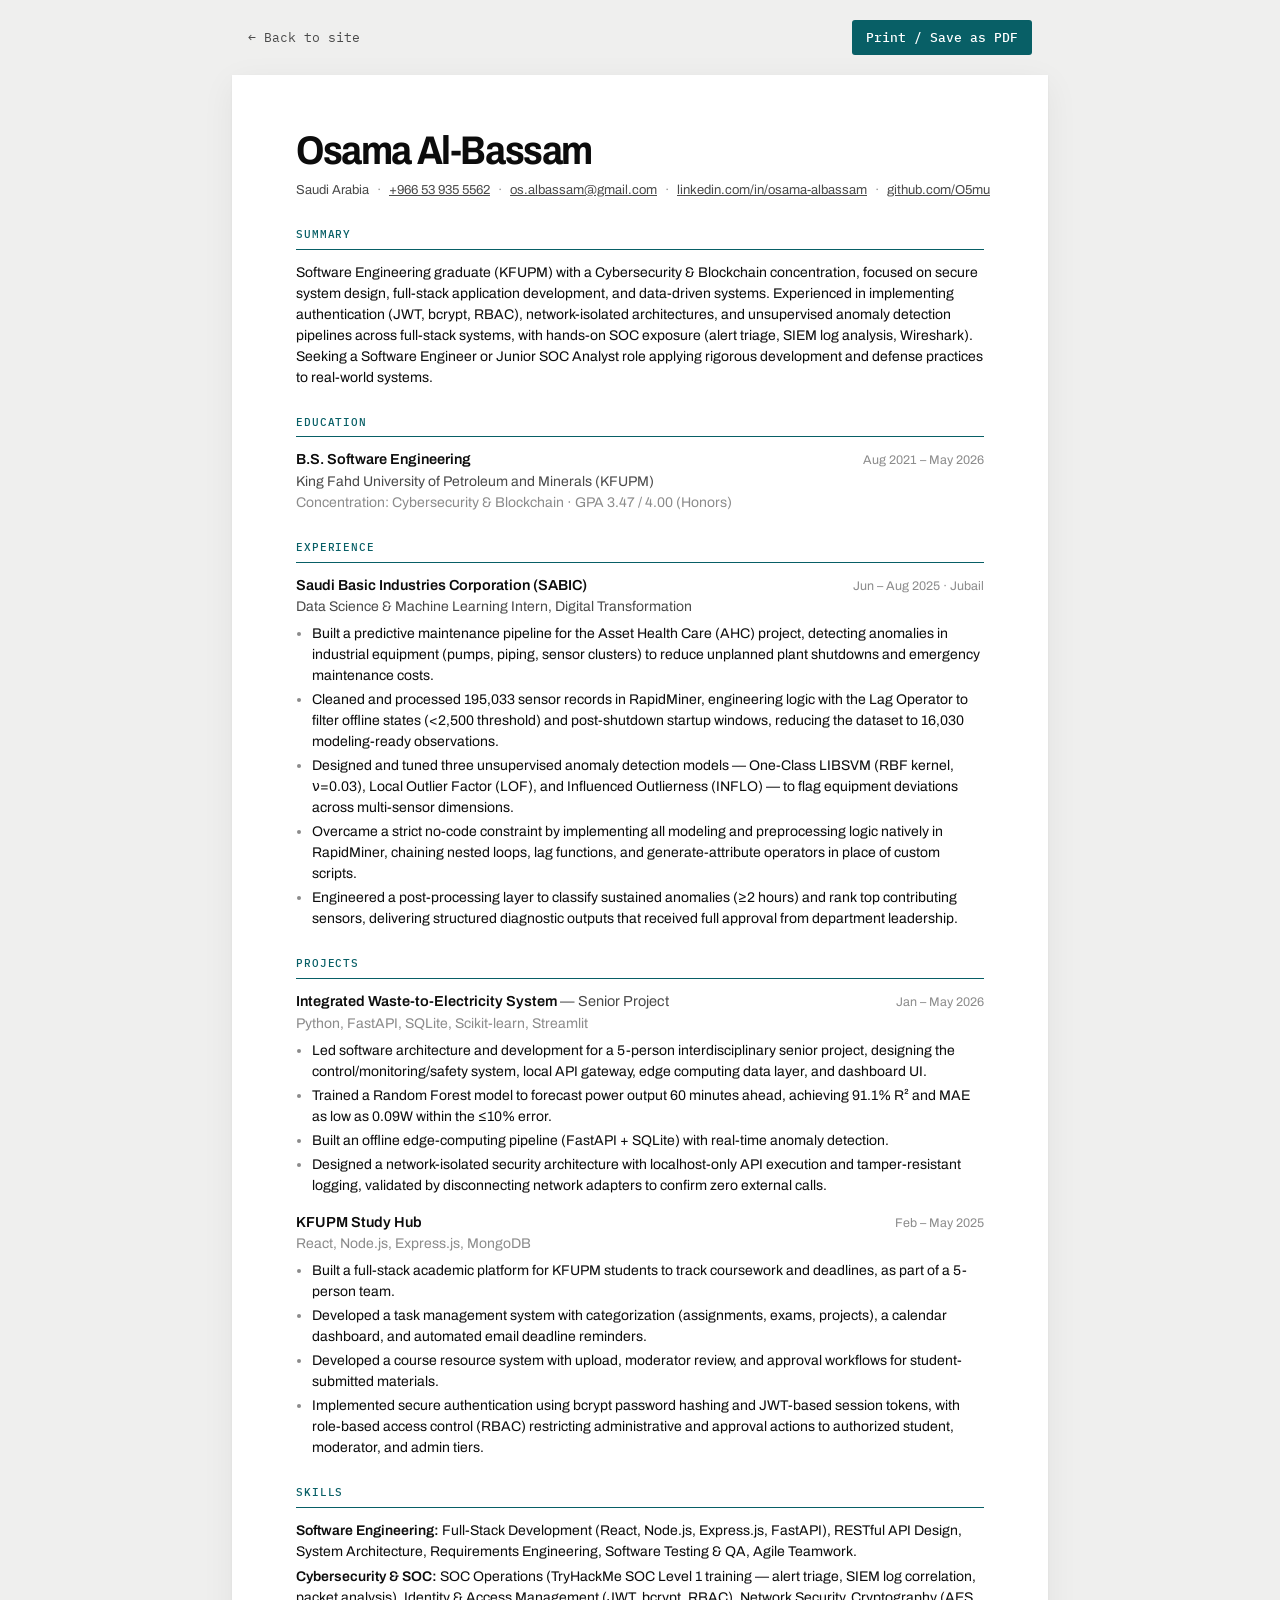
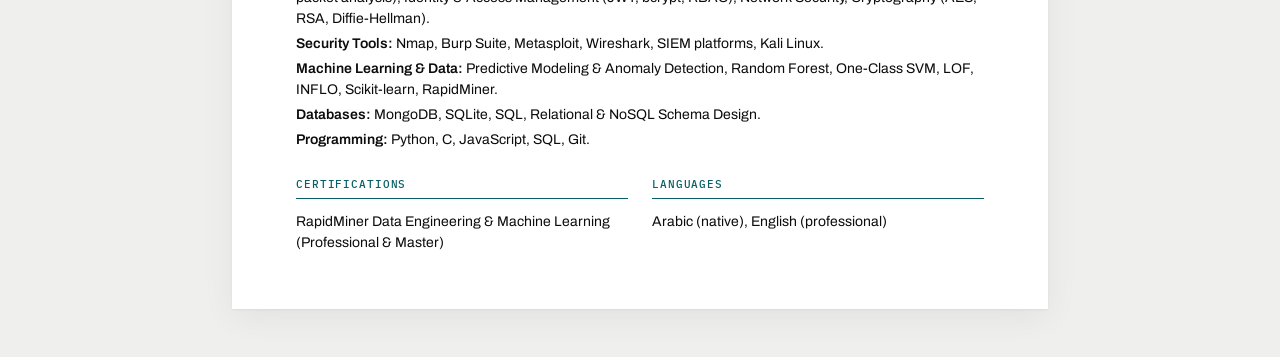
==== cv.html @ 22bf22b4 "Redesign portfolio: editorial layout, KFUPM teal, portrait, standalone résumé Replace the dark parti" ====
<!DOCTYPE html>
<html lang="en">
<head>
  <meta charset="UTF-8">
  <meta name="viewport" content="width=device-width, initial-scale=1.0">
  <title>Résumé — Osama Al-Bassam</title>
  <meta name="description" content="Résumé of Osama Al-Bassam, software engineer (KFUPM Honors).">
  <link rel="icon" href="data:image/svg+xml,%3Csvg xmlns='http://www.w3.org/2000/svg' viewBox='0 0 32 32'%3E%3Crect width='32' height='32' rx='6' fill='%23085f66'/%3E%3Ctext x='16' y='21.5' font-family='Arial,sans-serif' font-weight='700' font-size='14' fill='%23ffffff' text-anchor='middle'%3EOA%3C/text%3E%3C/svg%3E">
  <link rel="preconnect" href="https://fonts.googleapis.com">
  <link rel="preconnect" href="https://fonts.gstatic.com" crossorigin>
  <link href="https://fonts.googleapis.com/css2?family=Archivo:wdth,wght@62..125,400..800&family=IBM+Plex+Mono:wght@400;500&display=swap" rel="stylesheet">
  <style>
    :root { --paper: #efefee; --ink: #0c0c0c; --ink-2: #4a4a4a; --ink-3: #8b8b8b; --rule: #e2e2e0; --mark: #085f66; }
    * { box-sizing: border-box; }
    body { margin: 0; background: var(--paper); color: var(--ink); font-family: "Archivo", system-ui, sans-serif; font-size: 14px; line-height: 1.5; -webkit-font-smoothing: antialiased; }
    h1, h2, h3, p, ul { margin: 0; }
    a { color: inherit; }

    .bar { max-width: 816px; margin: 0 auto; padding: 20px 16px; display: flex; justify-content: space-between; align-items: center; font-family: "IBM Plex Mono", monospace; font-size: 12.5px; color: var(--ink-2); }
    .bar a { text-decoration: none; }
    .bar a:hover { color: var(--ink); }
    .bar button { font: inherit; font-weight: 500; padding: 8px 14px; border-radius: 3px; border: 0; background: var(--mark); color: #fff; cursor: pointer; }
    .bar button:hover { background: var(--ink); color: #fff; }

    .sheet { max-width: 816px; margin: 0 auto 48px; background: #fff; padding: 56px 64px; box-shadow: 0 1px 2px rgba(0,0,0,.06), 0 8px 32px rgba(0,0,0,.06); }
    header h1 { font-weight: 700; font-stretch: 88%; font-size: 40px; line-height: 1; letter-spacing: -0.035em; }
    header p { margin-top: 10px; color: var(--ink-2); font-size: 13px; }
    header p span { white-space: nowrap; }
    header p span + span::before { content: "·"; margin: 0 8px; color: var(--ink-3); }

    section { margin-top: 26px; }
    h2 { font-family: "IBM Plex Mono", monospace; font-weight: 500; font-size: 11px; letter-spacing: .08em; text-transform: uppercase; color: var(--mark); padding-bottom: 6px; border-bottom: 1.5px solid var(--mark); margin-bottom: 12px; }
    .item + .item { margin-top: 16px; }
    .row { display: flex; justify-content: space-between; gap: 16px; align-items: baseline; }
    .row h3 { font-size: 14.5px; font-weight: 600; }
    .row .when { font-size: 12.5px; color: var(--ink-3); white-space: nowrap; text-align: right; }
    .sub { color: var(--ink-2); }
    .sub em { font-style: normal; color: var(--ink-3); }
    ul { padding-left: 16px; margin-top: 6px; }
    li { margin-top: 3px; }
    li::marker { color: var(--ink-3); }
    .skills p + p { margin-top: 4px; }
    .skills b { font-weight: 600; }
    .two { display: grid; grid-template-columns: 1fr 1fr; gap: 24px; }

    @media (max-width: 640px) {
      .sheet { padding: 32px 20px; margin-bottom: 0; box-shadow: none; }
      .row { flex-direction: column; gap: 2px; }
      .row .when { text-align: left; }
      .two { grid-template-columns: 1fr; gap: 0; }
    }

    @media print {
      @page { size: letter; margin: 0.5in; }
      body { background: #fff; font-size: 10pt; }
      .bar { display: none; }
      .sheet { padding: 0; margin: 0; box-shadow: none; max-width: none; }
      header h1 { font-size: 26pt; }
      section { margin-top: 14pt; break-inside: avoid-page; }
      .item { break-inside: avoid; }
    }
  </style>
</head>
<body>
  <div class="bar">
    <a href="index.html">← Back to site</a>
    <button type="button" onclick="window.print()">Print / Save as PDF</button>
  </div>

  <main class="sheet">
    <header>
      <h1>Osama Al-Bassam</h1>
      <p>
        <span>Saudi Arabia</span><span><a href="tel:+966539355562">+966 53 935 5562</a></span><span><a href="mailto:os.albassam@gmail.com">os.albassam@gmail.com</a></span><span><a href="https://linkedin.com/in/osama-albassam">linkedin.com/in/osama-albassam</a></span><span><a href="https://github.com/O5mu">github.com/O5mu</a></span>
      </p>
    </header>

    <section>
      <h2>Summary</h2>
      <p>Software Engineering graduate (KFUPM) with a Cybersecurity &amp; Blockchain concentration, focused on secure system design, full-stack application development, and data-driven systems. Experienced in implementing authentication (JWT, bcrypt, RBAC), network-isolated architectures, and unsupervised anomaly detection pipelines across full-stack systems, with hands-on SOC exposure (alert triage, SIEM log analysis, Wireshark). Seeking a Software Engineer or Junior SOC Analyst role applying rigorous development and defense practices to real-world systems.</p>
    </section>

    <section>
      <h2>Education</h2>
      <div class="item">
        <div class="row"><h3>B.S. Software Engineering</h3><span class="when">Aug 2021 – May 2026</span></div>
        <p class="sub">King Fahd University of Petroleum and Minerals (KFUPM)</p>
        <p class="sub"><em>Concentration: Cybersecurity &amp; Blockchain · GPA 3.47 / 4.00 (Honors)</em></p>
      </div>
    </section>

    <section>
      <h2>Experience</h2>
      <div class="item">
        <div class="row"><h3>Saudi Basic Industries Corporation (SABIC)</h3><span class="when">Jun – Aug 2025 · Jubail</span></div>
        <p class="sub">Data Science &amp; Machine Learning Intern, Digital Transformation</p>
        <ul>
          <li>Built a predictive maintenance pipeline for the Asset Health Care (AHC) project, detecting anomalies in industrial equipment (pumps, piping, sensor clusters) to reduce unplanned plant shutdowns and emergency maintenance costs.</li>
          <li>Cleaned and processed 195,033 sensor records in RapidMiner, engineering logic with the Lag Operator to filter offline states (&lt;2,500 threshold) and post-shutdown startup windows, reducing the dataset to 16,030 modeling-ready observations.</li>
          <li>Designed and tuned three unsupervised anomaly detection models — One-Class LIBSVM (RBF kernel, ν=0.03), Local Outlier Factor (LOF), and Influenced Outlierness (INFLO) — to flag equipment deviations across multi-sensor dimensions.</li>
          <li>Overcame a strict no-code constraint by implementing all modeling and preprocessing logic natively in RapidMiner, chaining nested loops, lag functions, and generate-attribute operators in place of custom scripts.</li>
          <li>Engineered a post-processing layer to classify sustained anomalies (≥2 hours) and rank top contributing sensors, delivering structured diagnostic outputs that received full approval from department leadership.</li>
        </ul>
      </div>
    </section>

    <section>
      <h2>Projects</h2>
      <div class="item">
        <div class="row"><h3>Integrated Waste-to-Electricity System <span class="sub" style="font-weight:400">— Senior Project</span></h3><span class="when">Jan – May 2026</span></div>
        <p class="sub"><em>Python, FastAPI, SQLite, Scikit-learn, Streamlit</em></p>
        <ul>
          <li>Led software architecture and development for a 5-person interdisciplinary senior project, designing the control/monitoring/safety system, local API gateway, edge computing data layer, and dashboard UI.</li>
          <li>Trained a Random Forest model to forecast power output 60 minutes ahead, achieving 91.1% R² and MAE as low as 0.09W within the ≤10% error.</li>
          <li>Built an offline edge-computing pipeline (FastAPI + SQLite) with real-time anomaly detection.</li>
          <li>Designed a network-isolated security architecture with localhost-only API execution and tamper-resistant logging, validated by disconnecting network adapters to confirm zero external calls.</li>
        </ul>
      </div>
      <div class="item">
        <div class="row"><h3>KFUPM Study Hub</h3><span class="when">Feb – May 2025</span></div>
        <p class="sub"><em>React, Node.js, Express.js, MongoDB</em></p>
        <ul>
          <li>Built a full-stack academic platform for KFUPM students to track coursework and deadlines, as part of a 5-person team.</li>
          <li>Developed a task management system with categorization (assignments, exams, projects), a calendar dashboard, and automated email deadline reminders.</li>
          <li>Developed a course resource system with upload, moderator review, and approval workflows for student-submitted materials.</li>
          <li>Implemented secure authentication using bcrypt password hashing and JWT-based session tokens, with role-based access control (RBAC) restricting administrative and approval actions to authorized student, moderator, and admin tiers.</li>
        </ul>
      </div>
    </section>

    <section class="skills">
      <h2>Skills</h2>
      <p><b>Software Engineering:</b> Full-Stack Development (React, Node.js, Express.js, FastAPI), RESTful API Design, System Architecture, Requirements Engineering, Software Testing &amp; QA, Agile Teamwork.</p>
      <p><b>Cybersecurity &amp; SOC:</b> SOC Operations (TryHackMe SOC Level 1 training — alert triage, SIEM log correlation, packet analysis), Identity &amp; Access Management (JWT, bcrypt, RBAC), Network Security, Cryptography (AES, RSA, Diffie-Hellman).</p>
      <p><b>Security Tools:</b> Nmap, Burp Suite, Metasploit, Wireshark, SIEM platforms, Kali Linux.</p>
      <p><b>Machine Learning &amp; Data:</b> Predictive Modeling &amp; Anomaly Detection, Random Forest, One-Class SVM, LOF, INFLO, Scikit-learn, RapidMiner.</p>
      <p><b>Databases:</b> MongoDB, SQLite, SQL, Relational &amp; NoSQL Schema Design.</p>
      <p><b>Programming:</b> Python, C, JavaScript, SQL, Git.</p>
    </section>

    <section class="two">
      <div>
        <h2>Certifications</h2>
        <p>RapidMiner Data Engineering &amp; Machine Learning (Professional &amp; Master)</p>
      </div>
      <div>
        <h2>Languages</h2>
        <p>Arabic (native), English (professional)</p>
      </div>
    </section>
  </main>
</body>
</html>
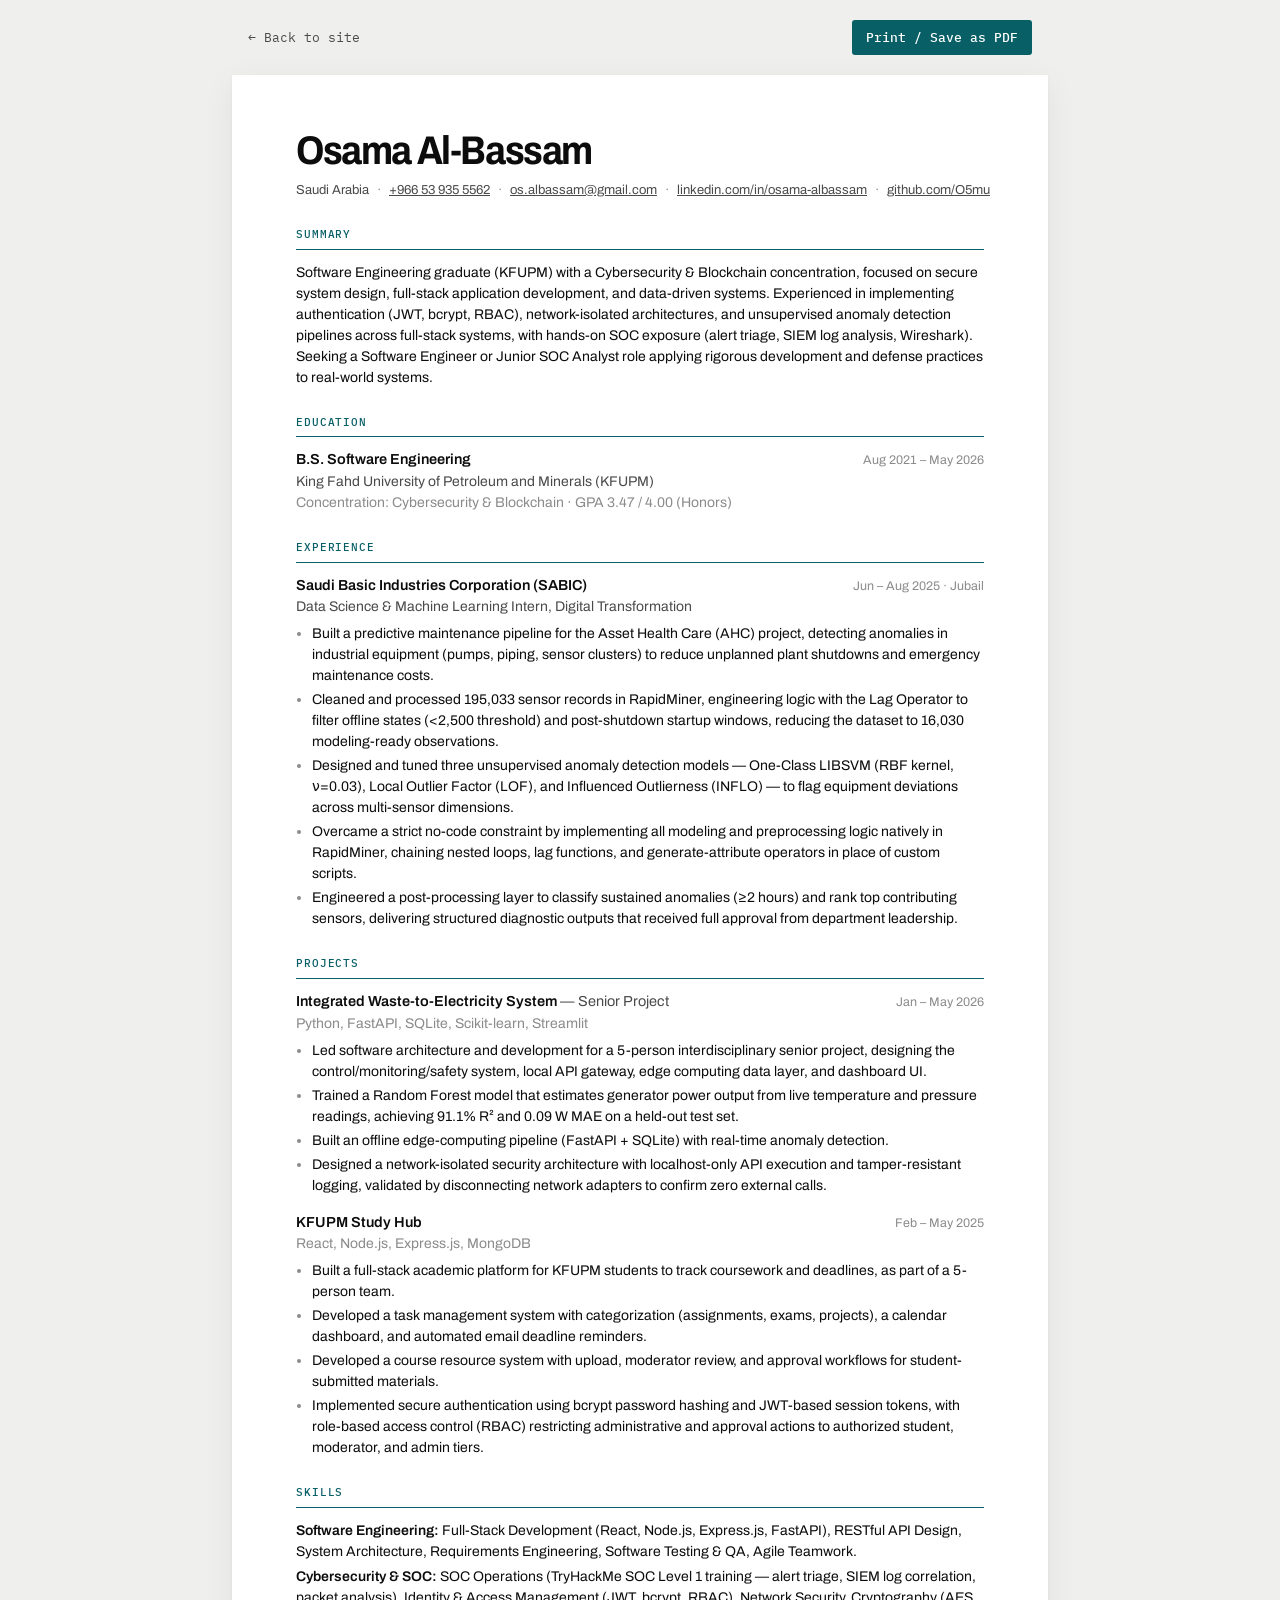
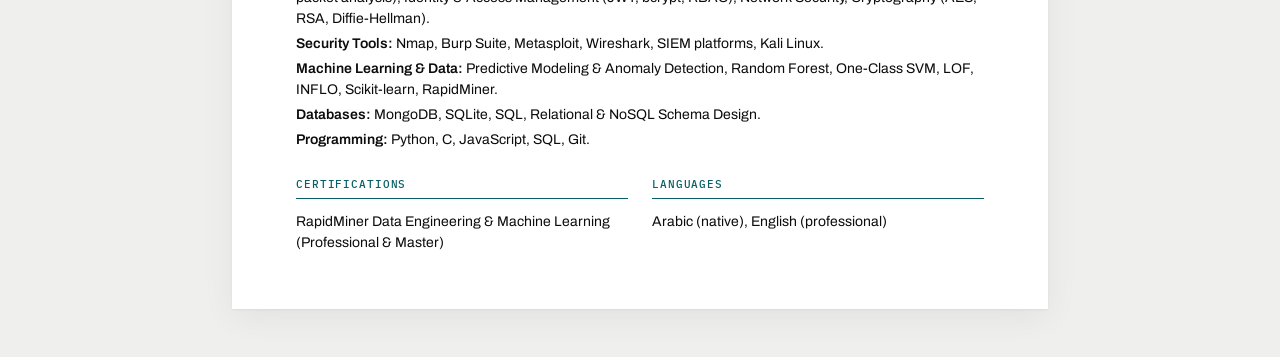
==== commit c47c8d1b: "Describe capstone model as a power-output estimate, matching the code" ====
--- a/cv.html
+++ b/cv.html
@@ -111,7 +111,7 @@
         <p class="sub"><em>Python, FastAPI, SQLite, Scikit-learn, Streamlit</em></p>
         <ul>
           <li>Led software architecture and development for a 5-person interdisciplinary senior project, designing the control/monitoring/safety system, local API gateway, edge computing data layer, and dashboard UI.</li>
-          <li>Trained a Random Forest model to forecast power output 60 minutes ahead, achieving 91.1% R² and MAE as low as 0.09W within the ≤10% error.</li>
+          <li>Trained a Random Forest model that estimates generator power output from live temperature and pressure readings, achieving 91.1% R² and 0.09 W MAE on a held-out test set.</li>
           <li>Built an offline edge-computing pipeline (FastAPI + SQLite) with real-time anomaly detection.</li>
           <li>Designed a network-isolated security architecture with localhost-only API execution and tamper-resistant logging, validated by disconnecting network adapters to confirm zero external calls.</li>
         </ul>
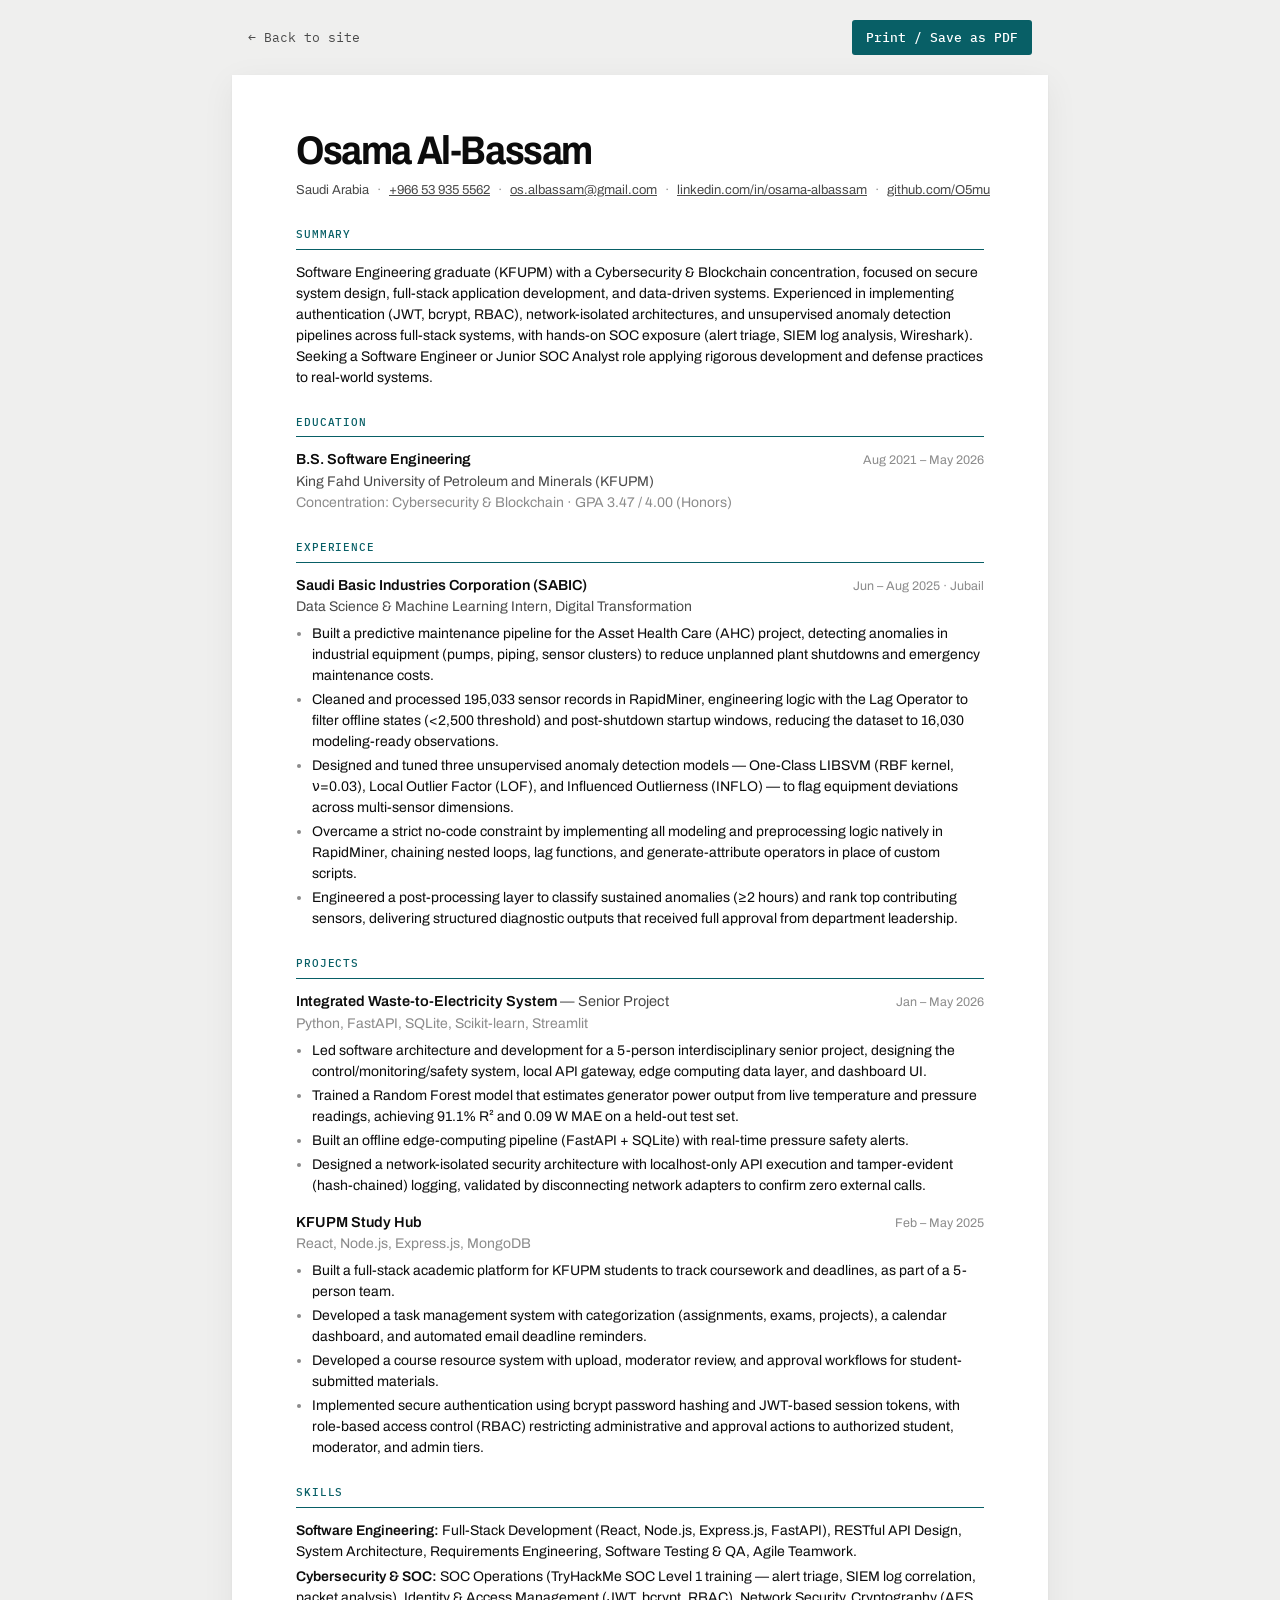
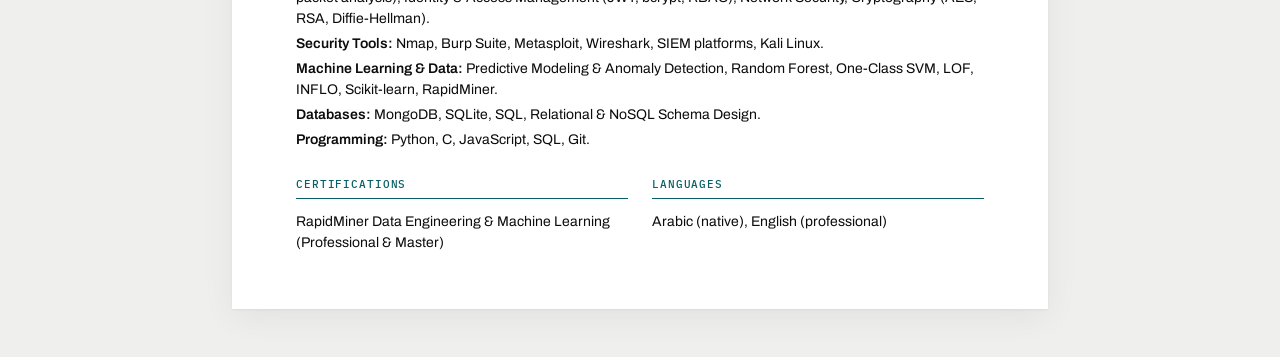
==== commit 9d3450eb: "Capstone: describe safety alerts and hash-chained log accurately" ====
--- a/cv.html
+++ b/cv.html
@@ -112,8 +112,8 @@
         <ul>
           <li>Led software architecture and development for a 5-person interdisciplinary senior project, designing the control/monitoring/safety system, local API gateway, edge computing data layer, and dashboard UI.</li>
           <li>Trained a Random Forest model that estimates generator power output from live temperature and pressure readings, achieving 91.1% R² and 0.09 W MAE on a held-out test set.</li>
-          <li>Built an offline edge-computing pipeline (FastAPI + SQLite) with real-time anomaly detection.</li>
-          <li>Designed a network-isolated security architecture with localhost-only API execution and tamper-resistant logging, validated by disconnecting network adapters to confirm zero external calls.</li>
+          <li>Built an offline edge-computing pipeline (FastAPI + SQLite) with real-time pressure safety alerts.</li>
+          <li>Designed a network-isolated security architecture with localhost-only API execution and tamper-evident (hash-chained) logging, validated by disconnecting network adapters to confirm zero external calls.</li>
         </ul>
       </div>
       <div class="item">
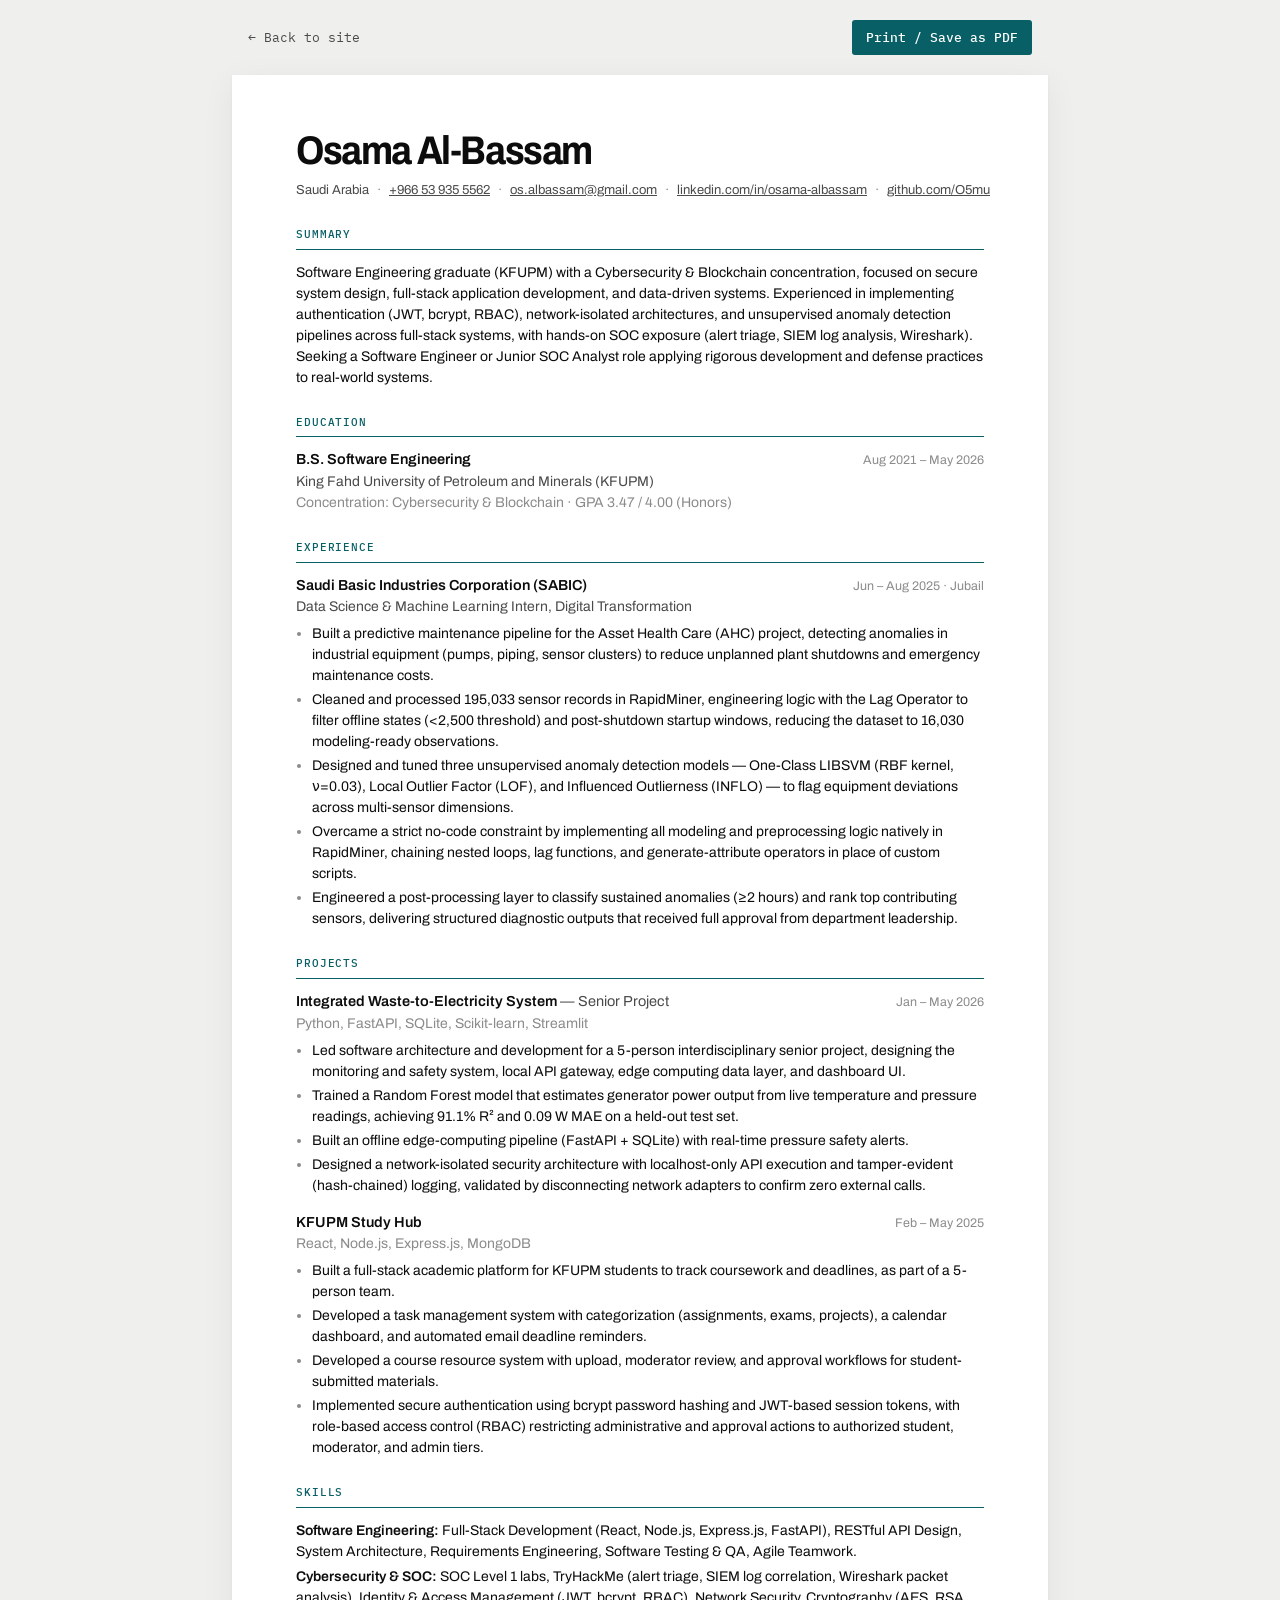
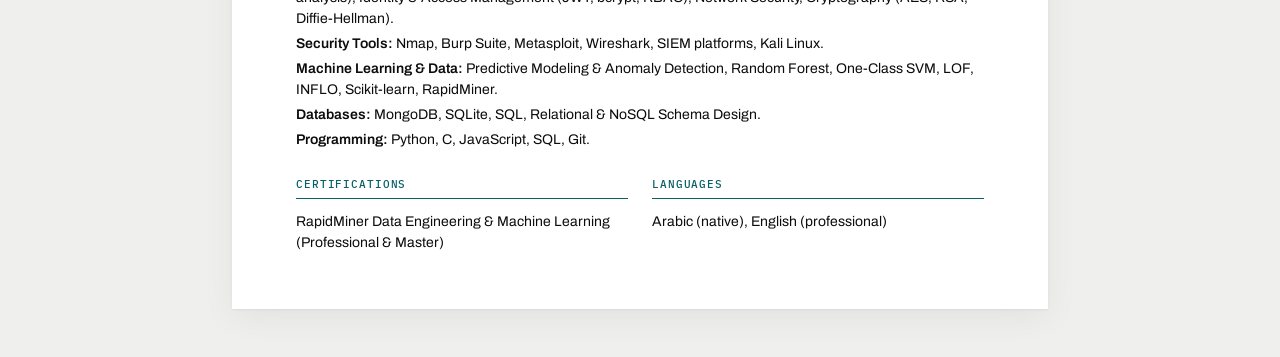
==== commit 7aedb8a9: "Credit Arduino to electrical teammate; name TryHackMe SOC labs explicitly" ====
--- a/cv.html
+++ b/cv.html
@@ -110,7 +110,7 @@
         <div class="row"><h3>Integrated Waste-to-Electricity System <span class="sub" style="font-weight:400">— Senior Project</span></h3><span class="when">Jan – May 2026</span></div>
         <p class="sub"><em>Python, FastAPI, SQLite, Scikit-learn, Streamlit</em></p>
         <ul>
-          <li>Led software architecture and development for a 5-person interdisciplinary senior project, designing the control/monitoring/safety system, local API gateway, edge computing data layer, and dashboard UI.</li>
+          <li>Led software architecture and development for a 5-person interdisciplinary senior project, designing the monitoring and safety system, local API gateway, edge computing data layer, and dashboard UI.</li>
           <li>Trained a Random Forest model that estimates generator power output from live temperature and pressure readings, achieving 91.1% R² and 0.09 W MAE on a held-out test set.</li>
           <li>Built an offline edge-computing pipeline (FastAPI + SQLite) with real-time pressure safety alerts.</li>
           <li>Designed a network-isolated security architecture with localhost-only API execution and tamper-evident (hash-chained) logging, validated by disconnecting network adapters to confirm zero external calls.</li>
@@ -131,7 +131,7 @@
     <section class="skills">
       <h2>Skills</h2>
       <p><b>Software Engineering:</b> Full-Stack Development (React, Node.js, Express.js, FastAPI), RESTful API Design, System Architecture, Requirements Engineering, Software Testing &amp; QA, Agile Teamwork.</p>
-      <p><b>Cybersecurity &amp; SOC:</b> SOC Operations (TryHackMe SOC Level 1 training — alert triage, SIEM log correlation, packet analysis), Identity &amp; Access Management (JWT, bcrypt, RBAC), Network Security, Cryptography (AES, RSA, Diffie-Hellman).</p>
+      <p><b>Cybersecurity &amp; SOC:</b> SOC Level 1 labs, TryHackMe (alert triage, SIEM log correlation, Wireshark packet analysis), Identity &amp; Access Management (JWT, bcrypt, RBAC), Network Security, Cryptography (AES, RSA, Diffie-Hellman).</p>
       <p><b>Security Tools:</b> Nmap, Burp Suite, Metasploit, Wireshark, SIEM platforms, Kali Linux.</p>
       <p><b>Machine Learning &amp; Data:</b> Predictive Modeling &amp; Anomaly Detection, Random Forest, One-Class SVM, LOF, INFLO, Scikit-learn, RapidMiner.</p>
       <p><b>Databases:</b> MongoDB, SQLite, SQL, Relational &amp; NoSQL Schema Design.</p>
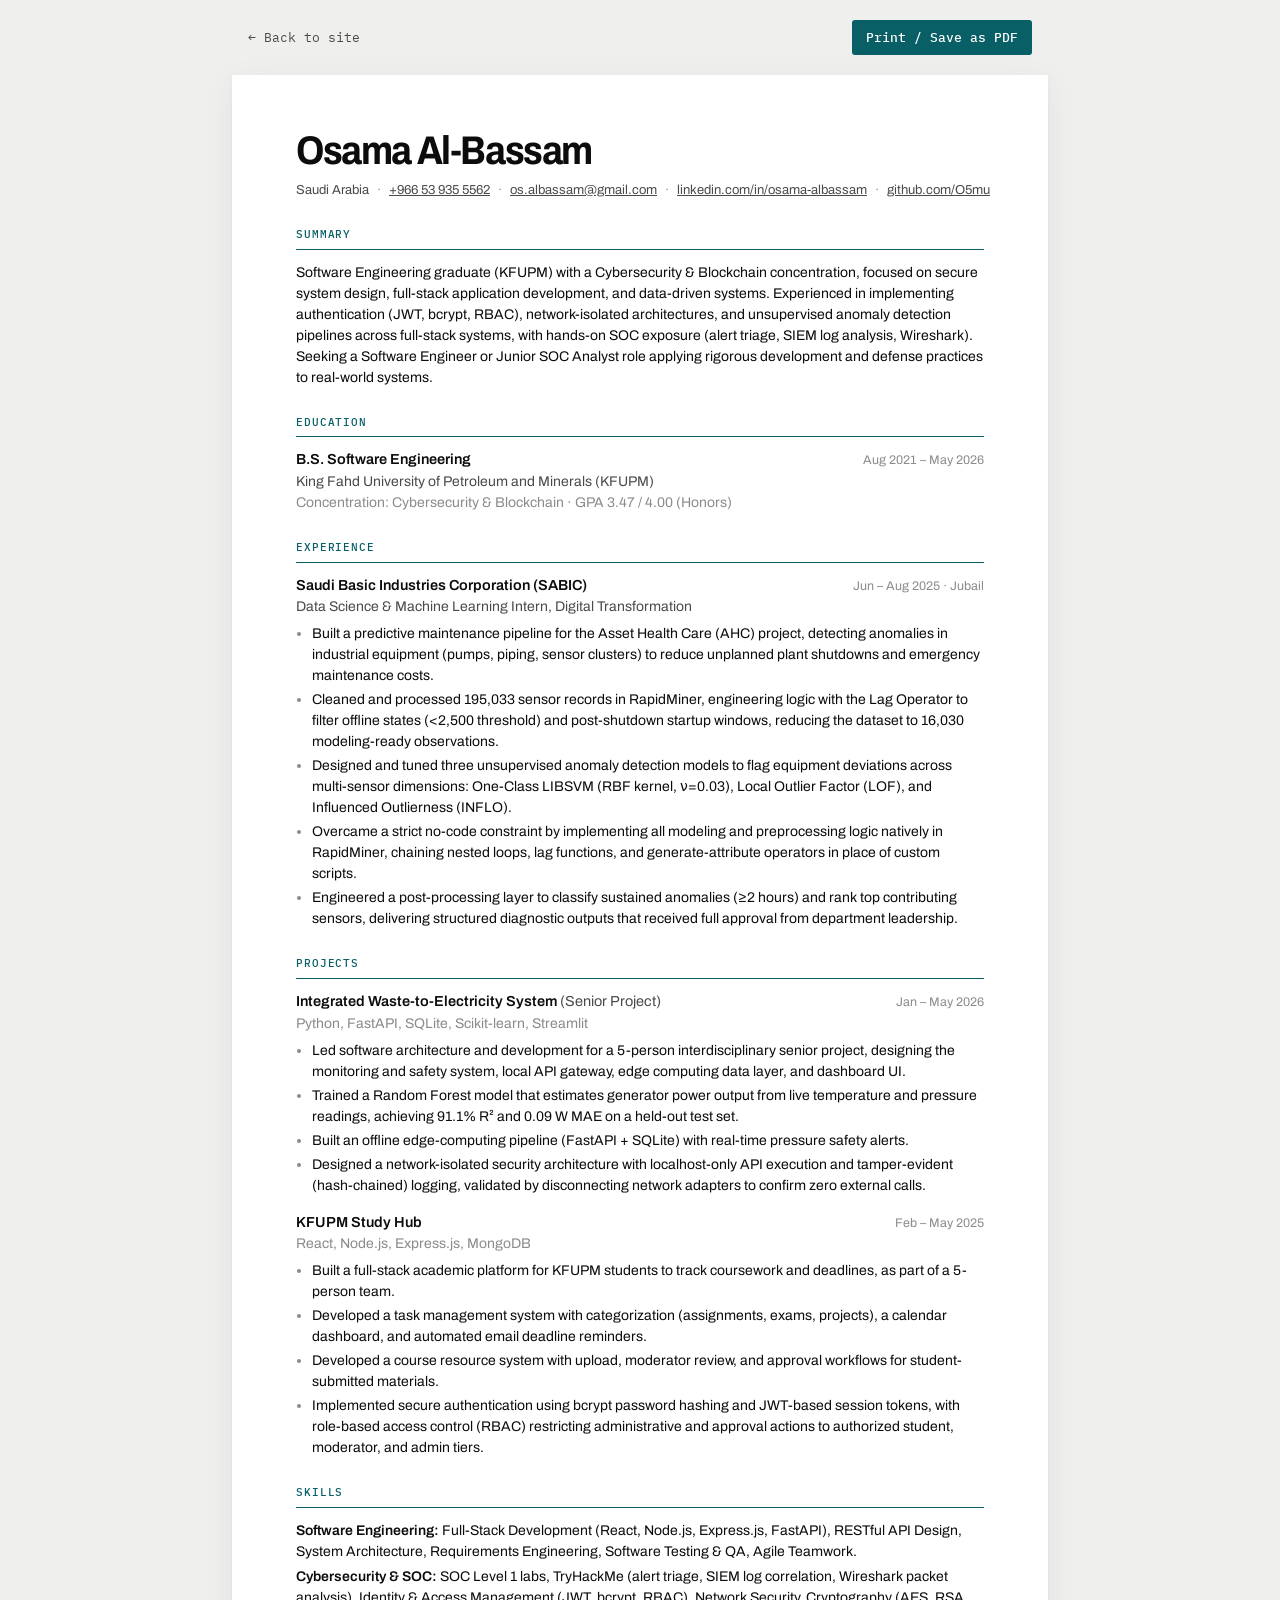
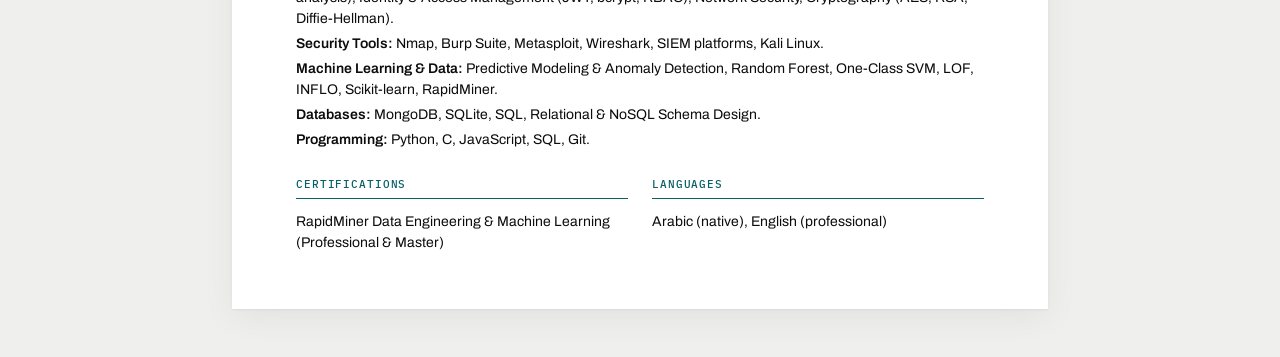
==== commit 67b3ae22: "Remove em dashes from site and README" ====
--- a/cv.html
+++ b/cv.html
@@ -3,7 +3,7 @@
 <head>
   <meta charset="UTF-8">
   <meta name="viewport" content="width=device-width, initial-scale=1.0">
-  <title>Résumé — Osama Al-Bassam</title>
+  <title>Résumé · Osama Al-Bassam</title>
   <meta name="description" content="Résumé of Osama Al-Bassam, software engineer (KFUPM Honors).">
   <link rel="icon" href="data:image/svg+xml,%3Csvg xmlns='http://www.w3.org/2000/svg' viewBox='0 0 32 32'%3E%3Crect width='32' height='32' rx='6' fill='%23085f66'/%3E%3Ctext x='16' y='21.5' font-family='Arial,sans-serif' font-weight='700' font-size='14' fill='%23ffffff' text-anchor='middle'%3EOA%3C/text%3E%3C/svg%3E">
   <link rel="preconnect" href="https://fonts.googleapis.com">
@@ -97,7 +97,7 @@
         <ul>
           <li>Built a predictive maintenance pipeline for the Asset Health Care (AHC) project, detecting anomalies in industrial equipment (pumps, piping, sensor clusters) to reduce unplanned plant shutdowns and emergency maintenance costs.</li>
           <li>Cleaned and processed 195,033 sensor records in RapidMiner, engineering logic with the Lag Operator to filter offline states (&lt;2,500 threshold) and post-shutdown startup windows, reducing the dataset to 16,030 modeling-ready observations.</li>
-          <li>Designed and tuned three unsupervised anomaly detection models — One-Class LIBSVM (RBF kernel, ν=0.03), Local Outlier Factor (LOF), and Influenced Outlierness (INFLO) — to flag equipment deviations across multi-sensor dimensions.</li>
+          <li>Designed and tuned three unsupervised anomaly detection models to flag equipment deviations across multi-sensor dimensions: One-Class LIBSVM (RBF kernel, ν=0.03), Local Outlier Factor (LOF), and Influenced Outlierness (INFLO).</li>
           <li>Overcame a strict no-code constraint by implementing all modeling and preprocessing logic natively in RapidMiner, chaining nested loops, lag functions, and generate-attribute operators in place of custom scripts.</li>
           <li>Engineered a post-processing layer to classify sustained anomalies (≥2 hours) and rank top contributing sensors, delivering structured diagnostic outputs that received full approval from department leadership.</li>
         </ul>
@@ -107,7 +107,7 @@
     <section>
       <h2>Projects</h2>
       <div class="item">
-        <div class="row"><h3>Integrated Waste-to-Electricity System <span class="sub" style="font-weight:400">— Senior Project</span></h3><span class="when">Jan – May 2026</span></div>
+        <div class="row"><h3>Integrated Waste-to-Electricity System <span class="sub" style="font-weight:400">(Senior Project)</span></h3><span class="when">Jan – May 2026</span></div>
         <p class="sub"><em>Python, FastAPI, SQLite, Scikit-learn, Streamlit</em></p>
         <ul>
           <li>Led software architecture and development for a 5-person interdisciplinary senior project, designing the monitoring and safety system, local API gateway, edge computing data layer, and dashboard UI.</li>
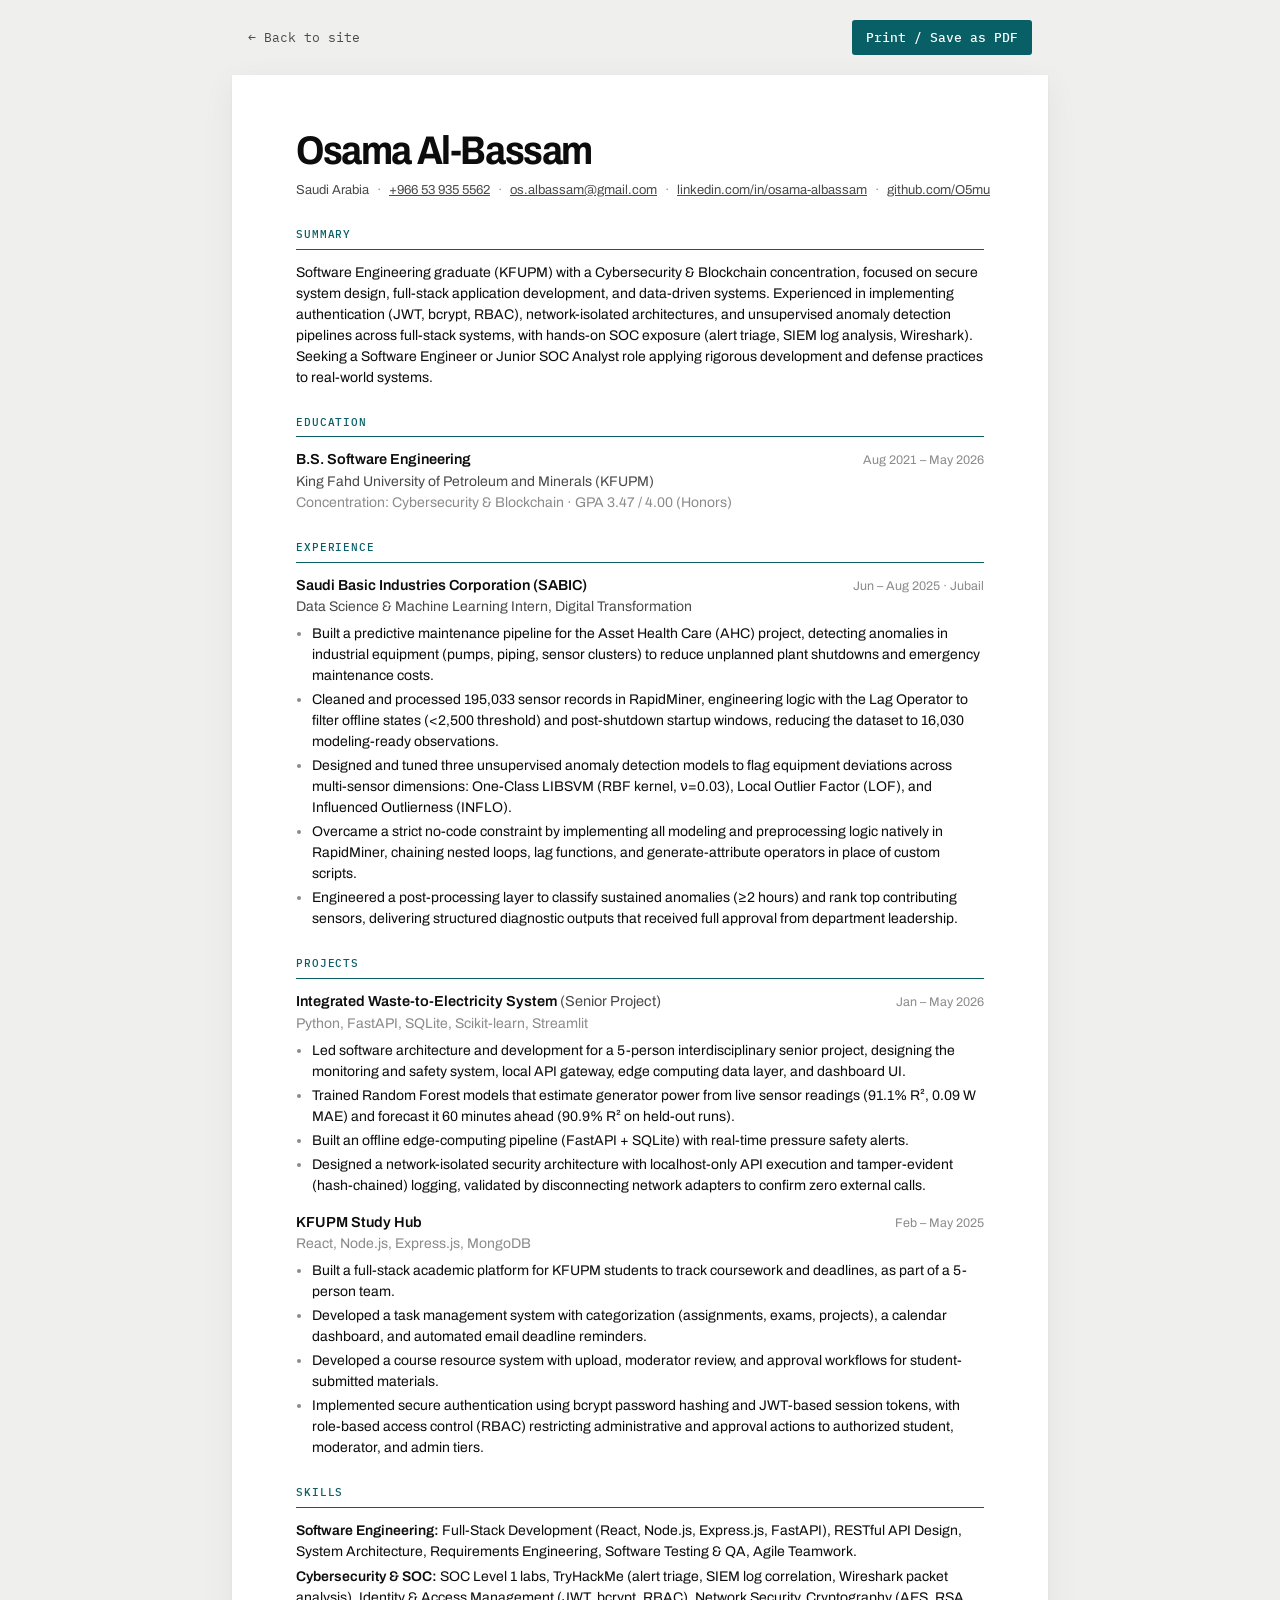
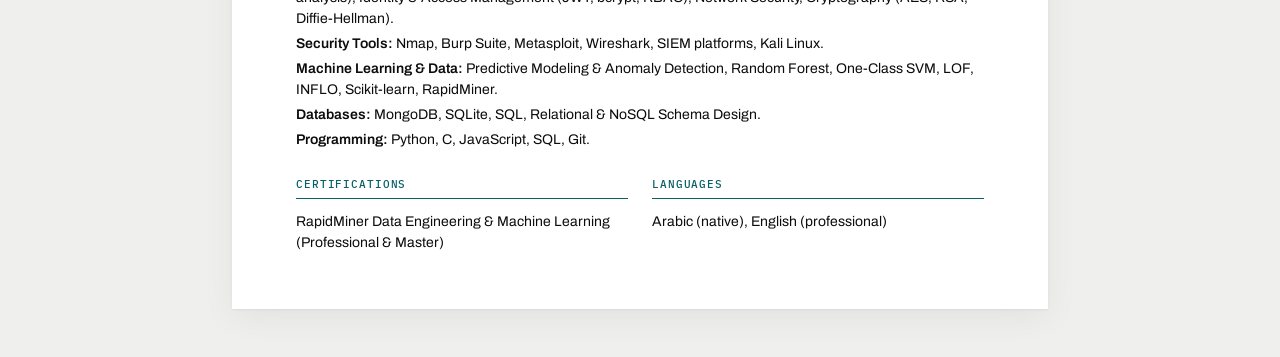
==== commit 69b66637: "Add the 60-minute power forecast to the capstone project" ====
--- a/cv.html
+++ b/cv.html
@@ -111,7 +111,7 @@
         <p class="sub"><em>Python, FastAPI, SQLite, Scikit-learn, Streamlit</em></p>
         <ul>
           <li>Led software architecture and development for a 5-person interdisciplinary senior project, designing the monitoring and safety system, local API gateway, edge computing data layer, and dashboard UI.</li>
-          <li>Trained a Random Forest model that estimates generator power output from live temperature and pressure readings, achieving 91.1% R² and 0.09 W MAE on a held-out test set.</li>
+          <li>Trained Random Forest models that estimate generator power from live sensor readings (91.1% R², 0.09 W MAE) and forecast it 60 minutes ahead (90.9% R² on held-out runs).</li>
           <li>Built an offline edge-computing pipeline (FastAPI + SQLite) with real-time pressure safety alerts.</li>
           <li>Designed a network-isolated security architecture with localhost-only API execution and tamper-evident (hash-chained) logging, validated by disconnecting network adapters to confirm zero external calls.</li>
         </ul>
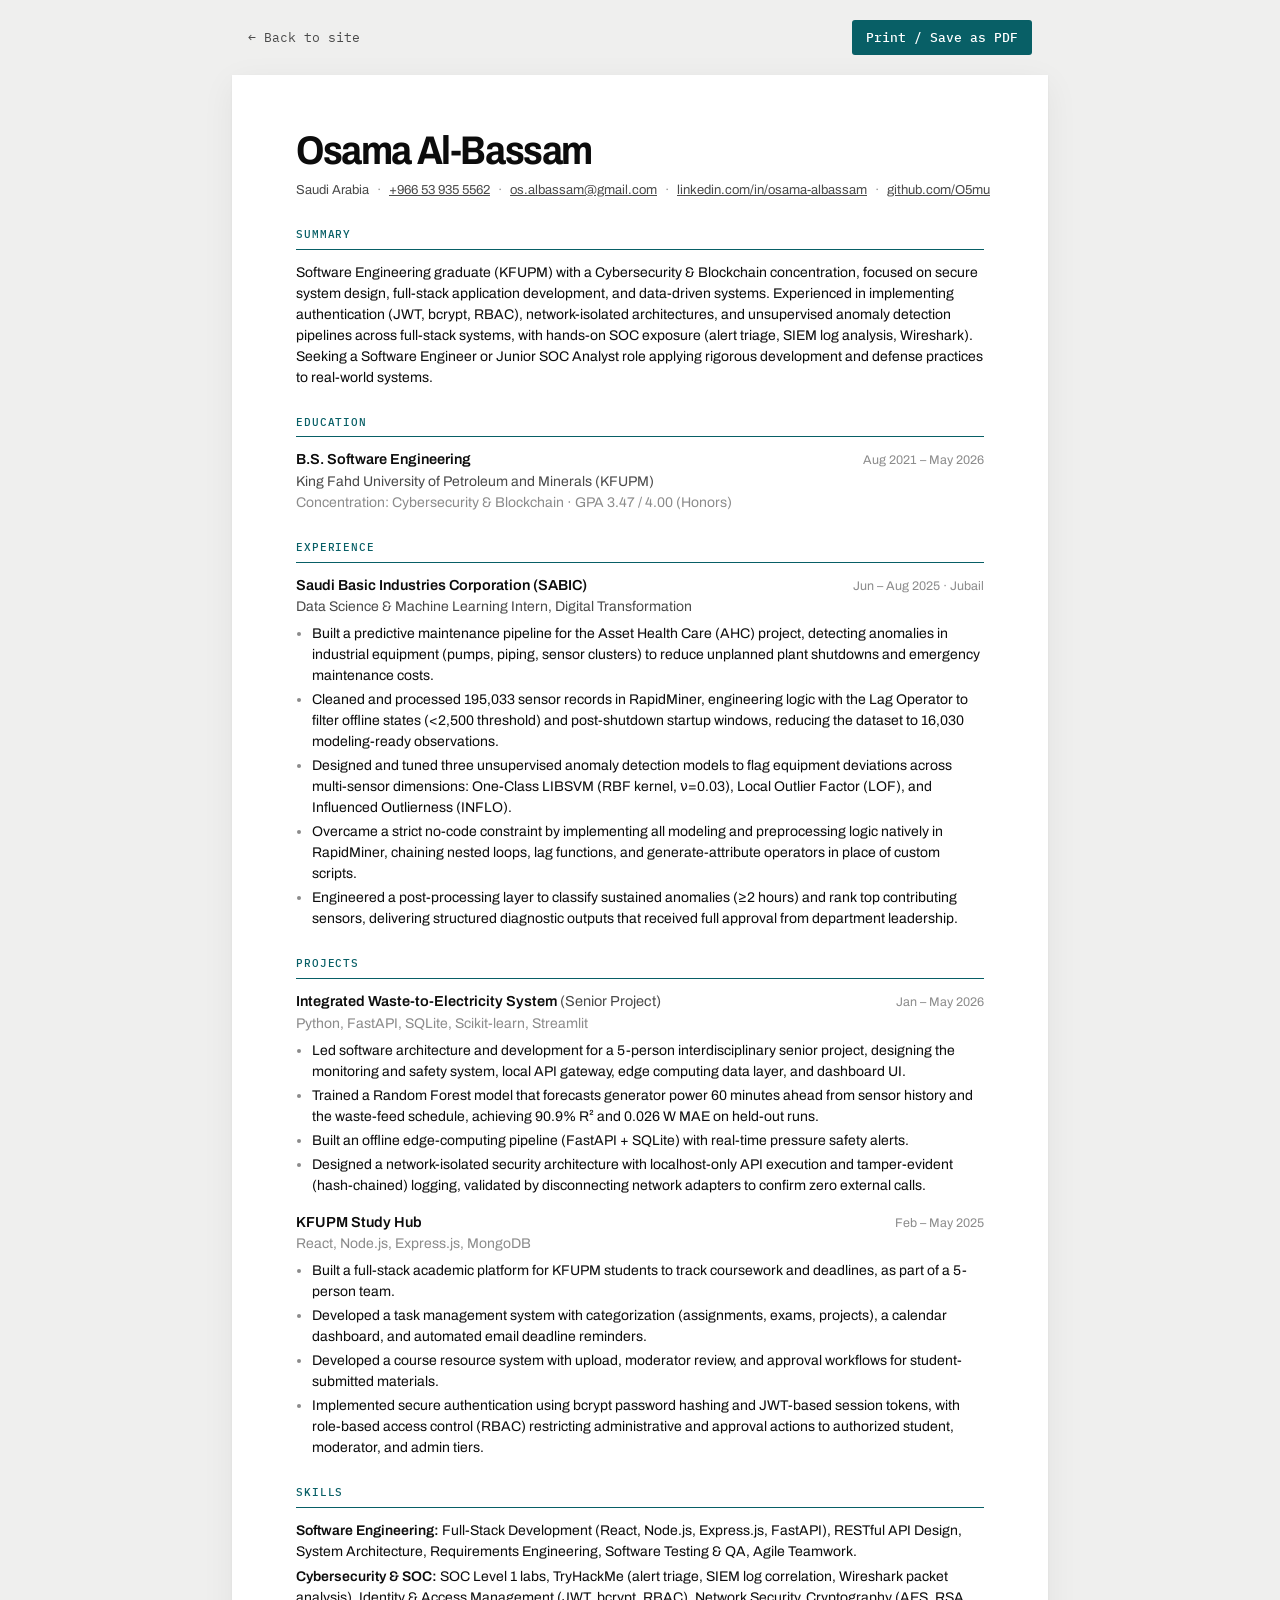
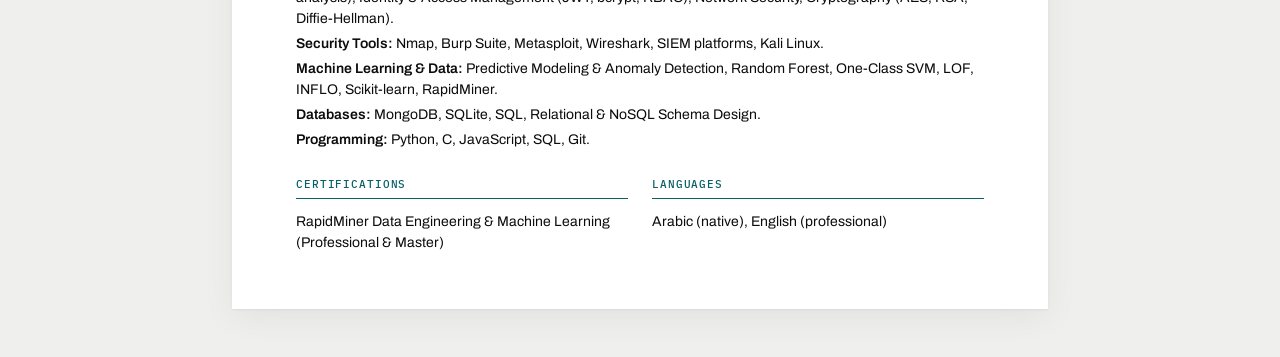
==== commit 3f7c80bf: "Drop the power-estimate figure; lead with the 60-minute forecast" ====
--- a/cv.html
+++ b/cv.html
@@ -111,7 +111,7 @@
         <p class="sub"><em>Python, FastAPI, SQLite, Scikit-learn, Streamlit</em></p>
         <ul>
           <li>Led software architecture and development for a 5-person interdisciplinary senior project, designing the monitoring and safety system, local API gateway, edge computing data layer, and dashboard UI.</li>
-          <li>Trained Random Forest models that estimate generator power from live sensor readings (91.1% R², 0.09 W MAE) and forecast it 60 minutes ahead (90.9% R² on held-out runs).</li>
+          <li>Trained a Random Forest model that forecasts generator power 60 minutes ahead from sensor history and the waste-feed schedule, achieving 90.9% R² and 0.026 W MAE on held-out runs.</li>
           <li>Built an offline edge-computing pipeline (FastAPI + SQLite) with real-time pressure safety alerts.</li>
           <li>Designed a network-isolated security architecture with localhost-only API execution and tamper-evident (hash-chained) logging, validated by disconnecting network adapters to confirm zero external calls.</li>
         </ul>
